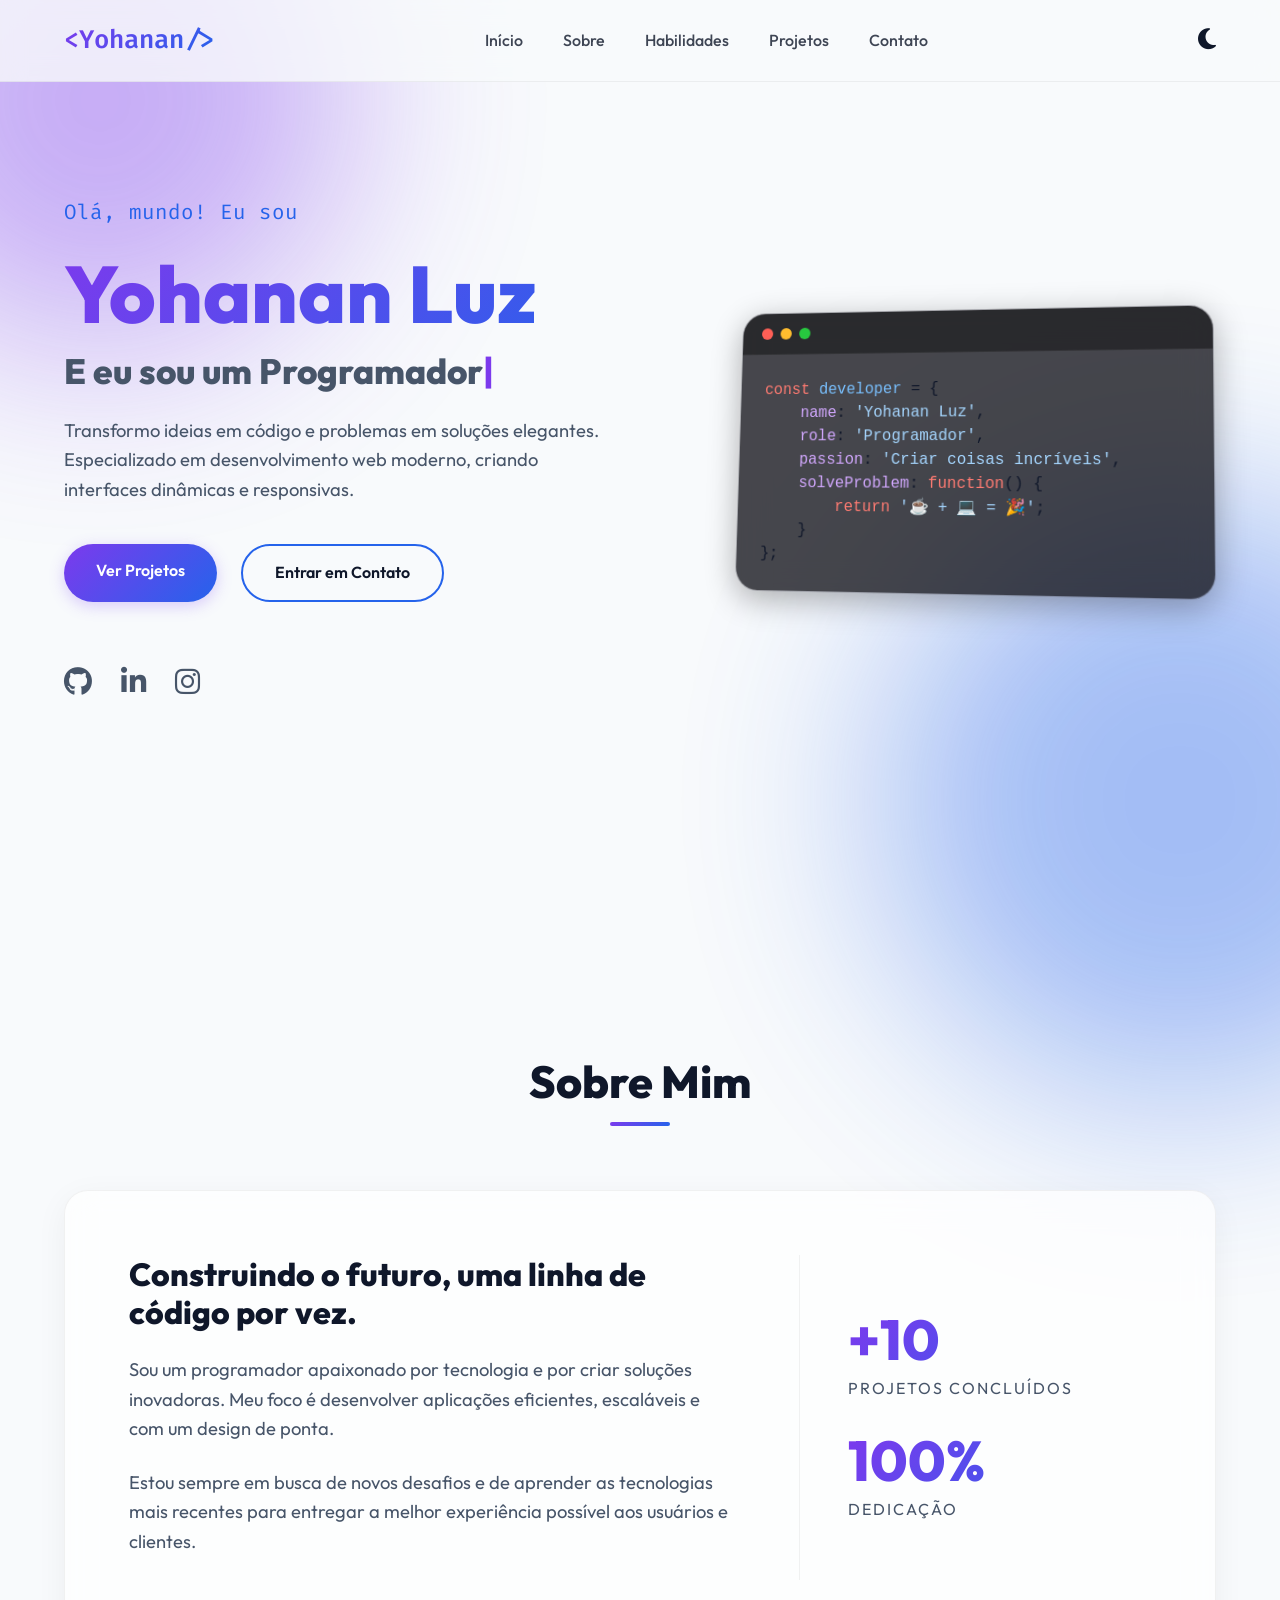
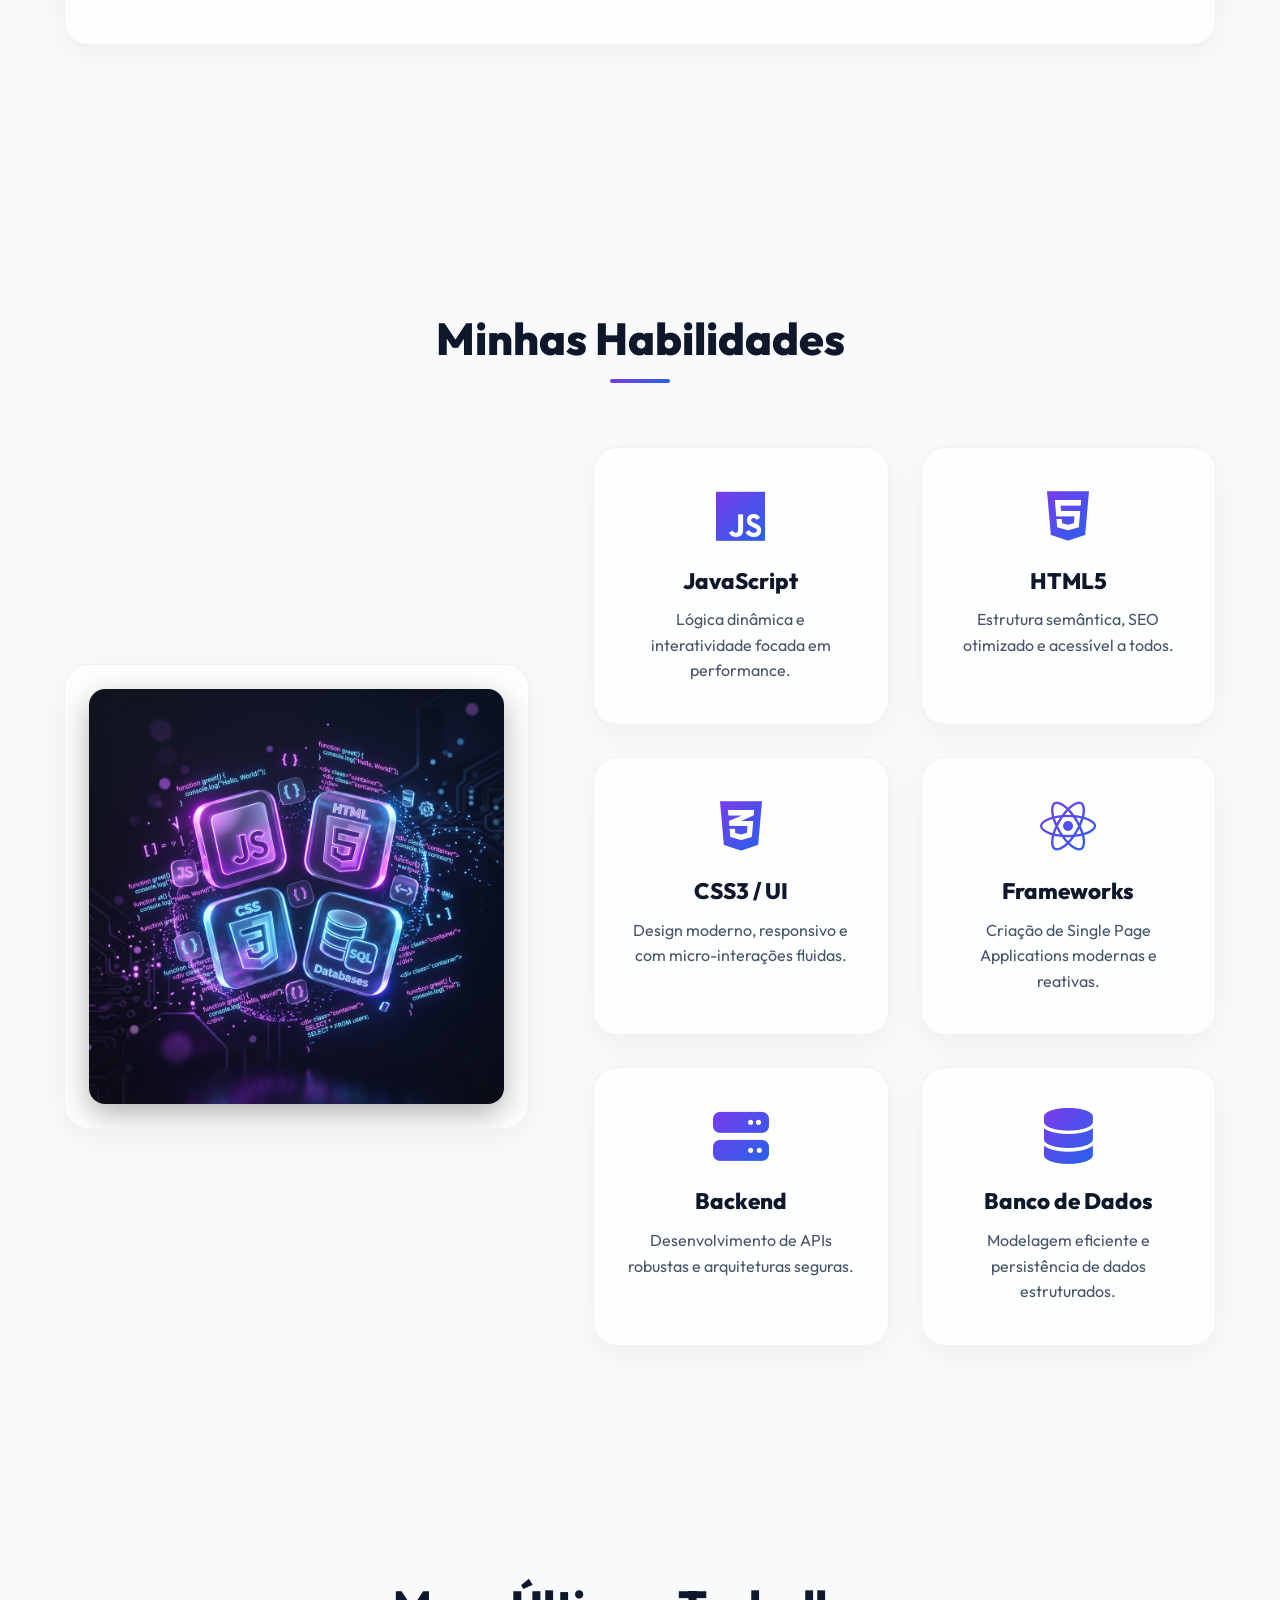
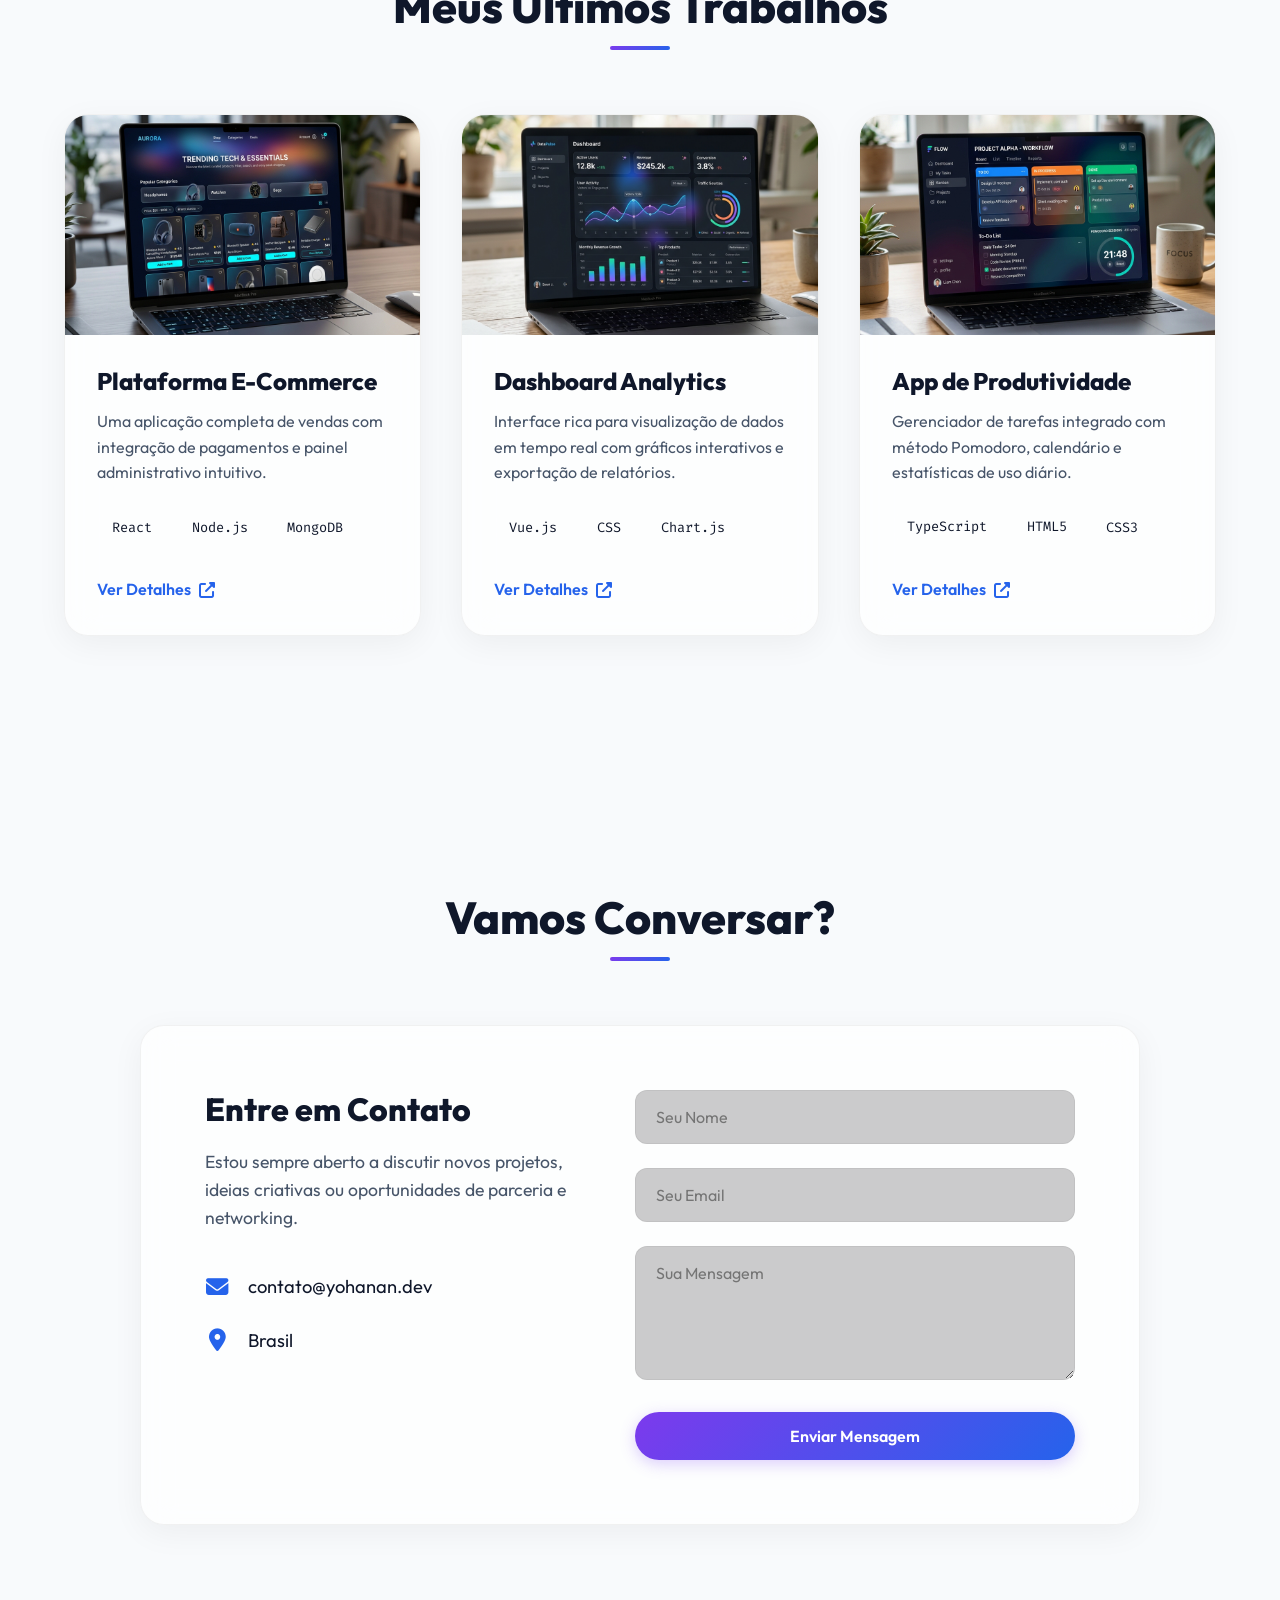
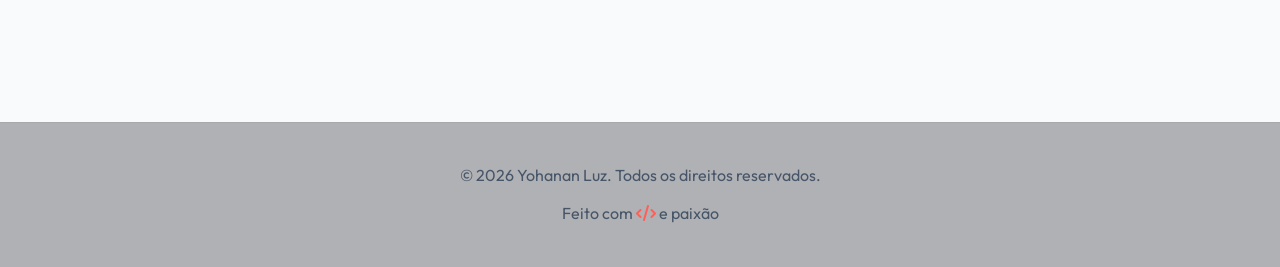
==== index.html @ 1ce33b97 "Initial commit" ====
<!DOCTYPE html>
<html lang="pt-BR">

<head>
    <meta charset="UTF-8">
    <meta name="viewport" content="width=device-width, initial-scale=1.0">
    <title>Yohanan Luz | Programador</title>
    <meta name="description"
        content="Portfólio de Yohanan Luz, Programador focado em criar experiências web incríveis.">
    <link rel="stylesheet" href="style.css">
    <!-- Google Fonts -->
    <link rel="preconnect" href="https://fonts.googleapis.com">
    <link rel="preconnect" href="https://fonts.gstatic.com" crossorigin>
    <link
        href="https://fonts.googleapis.com/css2?family=Outfit:wght@300;400;600;800&family=Fira+Code:wght@400;500&display=swap"
        rel="stylesheet">
    <!-- Font Awesome -->
    <link rel="stylesheet" href="https://cdnjs.cloudflare.com/ajax/libs/font-awesome/6.4.0/css/all.min.css">
</head>

<body>
    <!-- Background Elements -->
    <div class="bg-shape shape-1"></div>
    <div class="bg-shape shape-2"></div>

    <!-- Container da Seção de Navegação (Navbar) -->
    <header class="navbar">
        <div class="logo">
            <span class="logo-text">&lt;Yohanan/&gt;</span>
        </div>
        <nav class="nav-links" aria-label="Navegação Principal">
            <ul>
                <li><a href="#home">Início</a></li>
                <li><a href="#about">Sobre</a></li>
                <li><a href="#skills">Habilidades</a></li>
                <li><a href="#projects">Projetos</a></li>
                <li><a href="#contact">Contato</a></li>
            </ul>
        </nav>
        <div class="nav-actions">
            <button id="theme-toggle" class="theme-toggle-btn" aria-label="Alternar Tema">
                <i class="fas fa-sun"></i>
            </button>
            <button class="mobile-menu-btn" aria-label="Menu"><i class="fas fa-bars"></i></button>
        </div>
    </header>

    <!-- Container Principal da Página -->
    <main>
        <!-- Container da Seção Início (Hero) -->
        <section id="home" class="hero">
            <div class="hero-content">
                <p class="greeting">Olá, mundo! Eu sou</p>
                <h1 class="name">Yohanan Luz</h1>
                <h2 class="title">E eu sou um <span class="typing-text"></span><span class="cursor">|</span></h2>
                <p class="description">
                    Transformo ideias em código e problemas em soluções elegantes.
                    Especializado em desenvolvimento web moderno, criando interfaces dinâmicas e responsivas.
                </p>
                <div class="hero-buttons">
                    <a href="#projects" class="btn btn-primary">Ver Projetos</a>
                    <a href="#contact" class="btn btn-secondary">Entrar em Contato</a>
                </div>
                <div class="social-links">
                    <a href="https://github.com/yohananluz" target="_blank" rel="noopener" aria-label="GitHub (abre em uma nova aba)"><i class="fab fa-github"></i></a>
                    <a href="https://linkedin.com/in/yohananluz" target="_blank" rel="noopener" aria-label="LinkedIn (abre em uma nova aba)"><i class="fab fa-linkedin-in"></i></a>
                    <a href="https://instagram.com/yohananluz" target="_blank" rel="noopener" aria-label="Instagram (abre em uma nova aba)"><i class="fab fa-instagram"></i></a>
                </div>
            </div>
            <div class="hero-image">
                <div class="profile-card glass-panel">
                    <div class="code-window">
                        <div class="window-header">
                            <span class="dot red"></span>
                            <span class="dot yellow"></span>
                            <span class="dot green"></span>
                        </div>
                        <div class="window-body">
                            <pre><code><span class="keyword">const</span> <span class="variable">developer</span> = {
    <span class="property">name</span>: <span class="string">'Yohanan Luz'</span>,
    <span class="property">role</span>: <span class="string">'Programador'</span>,
    <span class="property">passion</span>: <span class="string">'Criar coisas incríveis'</span>,
    <span class="method">solveProblem</span>: <span class="keyword">function</span>() {
        <span class="keyword">return</span> <span class="string">'☕ + 💻 = 🎉'</span>;
    }
};</code></pre>
                        </div>
                    </div>
                </div>
            </div>
        </section>

        <!-- Container da Seção Sobre Mim -->
        <section id="about" class="about">
            <div class="section-heading">
                <h2>Sobre Mim</h2>
                <div class="underline"></div>
            </div>
            <div class="about-content glass-panel">
                <div class="about-text">
                    <h3>Construindo o futuro, uma linha de código por vez.</h3>
                    <p>Sou um programador apaixonado por tecnologia e por criar soluções inovadoras. Meu foco é
                        desenvolver aplicações eficientes, escaláveis e com um design de ponta.</p>
                    <p>Estou sempre em busca de novos desafios e de aprender as tecnologias mais recentes para entregar
                        a melhor experiência possível aos usuários e clientes.</p>
                </div>
                <div class="stats">
                    <div class="stat-item">
                        <span class="stat-number">+10</span>
                        <span class="stat-label">Projetos Concluídos</span>
                    </div>
                    <div class="stat-item">
                        <span class="stat-number">100%</span>
                        <span class="stat-label">Dedicação</span>
                    </div>
                </div>
            </div>
        </section>

        <!-- Container da Seção de Habilidades -->
        <section id="skills" class="skills">
            <div class="section-heading">
                <h2>Minhas Habilidades</h2>
                <div class="underline"></div>
            </div>
            <div class="skills-content">
                <div class="skills-image-container glass-panel">
                    <img src="skills-img.jpg" alt="Ilustração de Habilidades" class="skills-img">
                </div>
                <div class="skills-grid">
                    <div class="skill-card glass-panel">
                        <i class="fab fa-js text-gradient"></i>
                        <h3>JavaScript</h3>
                        <p>Lógica dinâmica e interatividade focada em performance.</p>
                    </div>
                    <div class="skill-card glass-panel">
                        <i class="fab fa-html5 text-gradient"></i>
                        <h3>HTML5</h3>
                        <p>Estrutura semântica, SEO otimizado e acessível a todos.</p>
                    </div>
                    <div class="skill-card glass-panel">
                        <i class="fab fa-css3-alt text-gradient"></i>
                        <h3>CSS3 / UI</h3>
                        <p>Design moderno, responsivo e com micro-interações fluidas.</p>
                    </div>
                    <div class="skill-card glass-panel">
                        <i class="fab fa-react text-gradient"></i>
                        <h3>Frameworks</h3>
                        <p>Criação de Single Page Applications modernas e reativas.</p>
                    </div>
                    <div class="skill-card glass-panel">
                        <i class="fas fa-server text-gradient"></i>
                        <h3>Backend</h3>
                        <p>Desenvolvimento de APIs robustas e arquiteturas seguras.</p>
                    </div>
                    <div class="skill-card glass-panel">
                        <i class="fas fa-database text-gradient"></i>
                        <h3>Banco de Dados</h3>
                        <p>Modelagem eficiente e persistência de dados estruturados.</p>
                    </div>
                </div>
            </div>
        </section>

        <!-- Container da Seção Últimos Trabalhos (Projetos) -->
        <section id="projects" class="projects">
            <div class="section-heading">
                <h2>Meus Últimos Trabalhos</h2>
                <div class="underline"></div>
            </div>
            <div class="projects-grid">
                <div class="project-card glass-panel">
                    <div class="project-image" role="img" aria-label="Mockup do projeto E-Commerce" style="background-image: url('ecommerce-mockup.jpg')"></div>
                    <div class="project-info">
                        <h3>Plataforma E-Commerce</h3>
                        <p>Uma aplicação completa de vendas com integração de pagamentos e painel administrativo
                            intuitivo.</p>
                        <div class="project-tags">
                            <span>React</span>
                            <span>Node.js</span>
                            <span>MongoDB</span>
                        </div>
                        <a href="#" class="project-link">Ver Detalhes <i class="fas fa-external-link-alt"></i></a>
                    </div>
                </div>
                <div class="project-card glass-panel">
                    <div class="project-image" role="img" aria-label="Mockup do projeto Dashboard Analytics" style="background-image: url('dashboard-mockup.jpg')"></div>
                    <div class="project-info">
                        <h3>Dashboard Analytics</h3>
                        <p>Interface rica para visualização de dados em tempo real com gráficos interativos e exportação
                            de relatórios.</p>
                        <div class="project-tags">
                            <span>Vue.js</span>
                            <span>CSS</span>
                            <span>Chart.js</span>
                        </div>
                        <a href="#" class="project-link">Ver Detalhes <i class="fas fa-external-link-alt"></i></a>
                    </div>
                </div>
                <div class="project-card glass-panel">
                    <div class="project-image" role="img" aria-label="Mockup do projeto App de Produtividade" style="background-image: url('productivity-mockup.jpg')"></div>
                    <div class="project-info">
                        <h3>App de Produtividade</h3>
                        <p>Gerenciador de tarefas integrado com método Pomodoro, calendário e estatísticas de uso
                            diário.</p>
                        <div class="project-tags">
                            <span>TypeScript</span>
                            <span>HTML5</span>
                            <span>CSS3</span>
                        </div>
                        <a href="#" class="project-link">Ver Detalhes <i class="fas fa-external-link-alt"></i></a>
                    </div>
                </div>
            </div>
        </section>

        <!-- Container da Seção de Contato -->
        <section id="contact" class="contact">
            <div class="section-heading">
                <h2>Vamos Conversar?</h2>
                <div class="underline"></div>
            </div>
            <div class="contact-container glass-panel">
                <div class="contact-info">
                    <h3>Entre em Contato</h3>
                    <p>Estou sempre aberto a discutir novos projetos, ideias criativas ou oportunidades de parceria e
                        networking.</p>
                    <div class="contact-details">
                        <div class="contact-item">
                            <i class="fas fa-envelope"></i>
                            <span>contato@yohanan.dev</span>
                        </div>
                        <div class="contact-item">
                            <i class="fas fa-map-marker-alt"></i>
                            <span>Brasil</span>
                        </div>
                    </div>
                </div>
                <form class="contact-form">
                    <div class="form-group">
                        <label for="form-nome" class="sr-only">Seu Nome</label>
                        <input type="text" id="form-nome" name="nome" placeholder="Seu Nome" required>
                    </div>
                    <div class="form-group">
                        <label for="form-email" class="sr-only">Seu Email</label>
                        <input type="email" id="form-email" name="email" placeholder="Seu Email" required>
                    </div>
                    <div class="form-group">
                        <label for="form-mensagem" class="sr-only">Sua Mensagem</label>
                        <textarea id="form-mensagem" name="mensagem" placeholder="Sua Mensagem" rows="5" required></textarea>
                    </div>
                    <button type="submit" class="btn btn-primary w-100">Enviar Mensagem</button>
                </form>
            </div>
        </section>
    </main>

    <!-- Container da Seção de Rodapé (Footer) -->
    <footer>
        <p>&copy; 2026 Yohanan Luz. Todos os direitos reservados.</p>
        <p class="made-with">Feito com <i class="fas fa-code"></i> e paixão</p>
    </footer>

    <script src="script.js"></script>
</body>

</html>
---- style.css ----
/* Custom Properties & Tokens */
:root {
    --bg-dark: #0f1016;
    --bg-panel: rgba(25, 26, 35, 0.4);
    --text-primary: #ffffff;
    --text-secondary: #a0a0b0;
    --accent-1: #8b5cf6;
    /* Vibrant Purple */
    --accent-2: #3b82f6;
    /* Bright Blue */
    --accent-gradient: linear-gradient(135deg, var(--accent-1), var(--accent-2));

    --glass-border: rgba(255, 255, 255, 0.05);
    --glass-shadow: 0 8px 32px 0 rgba(0, 0, 0, 0.3);
    --glass-blur: blur(16px);
    
    --card-hover-bg: rgba(25, 26, 35, 0.7);
    --card-hover-border: rgba(255, 255, 255, 0.1);

    --font-main: 'Outfit', sans-serif;
    --font-code: 'Fira Code', monospace;

    --transition-fast: 0.2s ease;
    --transition-medium: 0.4s cubic-bezier(0.25, 0.46, 0.45, 0.94);
}

[data-theme="light"] {
    --bg-dark: #f8fafc;
    --bg-panel: rgba(255, 255, 255, 0.7);
    --text-primary: #0f172a;
    --text-secondary: #475569;
    --accent-1: #7c3aed;
    --accent-2: #2563eb;
    
    --glass-border: rgba(0, 0, 0, 0.05);
    --glass-shadow: 0 8px 32px 0 rgba(0, 0, 0, 0.05);

    --bg-navbar: rgba(248, 250, 252, 0.8);
    --bg-navbar-scrolled: rgba(248, 250, 252, 0.95);
    --input-bg: rgba(0, 0, 0, 0.03);
    --footer-bg: rgba(0, 0, 0, 0.03);
    --tag-bg: rgba(0, 0, 0, 0.05);
    --tag-border: rgba(0, 0, 0, 0.1);
    --card-hover-bg: rgba(248, 250, 252, 0.9);
    --card-hover-border: rgba(0, 0, 0, 0.1);
}

/* Reset & Base */
* {
    margin: 0;
    padding: 0;
    box-sizing: border-box;
}

html {
    scroll-behavior: smooth;
    scroll-padding-top: 80px;
}

body {
    background-color: var(--bg-dark);
    color: var(--text-primary);
    font-family: var(--font-main);
    line-height: 1.6;
    overflow-x: hidden;
    position: relative;
}

/* Background Shapes */
.bg-shape {
    position: fixed;
    border-radius: 50%;
    filter: blur(100px);
    z-index: -1;
    opacity: 0.4;
}

.shape-1 {
    width: 500px;
    height: 500px;
    background: var(--accent-1);
    top: -150px;
    left: -150px;
    animation: float 12s infinite alternate;
}

.shape-2 {
    width: 600px;
    height: 600px;
    background: var(--accent-2);
    bottom: -200px;
    right: -200px;
    animation: float 15s infinite alternate-reverse;
}

@keyframes float {
    0% {
        transform: translate(0, 0);
    }

    100% {
        transform: translate(40px, 60px);
    }
}

/* Typography */
h1,
h2,
h3,
h4 {
    font-weight: 800;
    line-height: 1.2;
}

.text-gradient {
    background: var(--accent-gradient);
    -webkit-background-clip: text;
    -webkit-text-fill-color: transparent;
    background-clip: text;
}

/* UI Components */
.glass-panel {
    background: var(--bg-panel);
    backdrop-filter: var(--glass-blur);
    -webkit-backdrop-filter: var(--glass-blur);
    border: 1px solid var(--glass-border);
    border-radius: 24px;
    box-shadow: var(--glass-shadow);
}

.btn {
    display: inline-block;
    padding: 14px 32px;
    border-radius: 30px;
    font-weight: 600;
    text-decoration: none;
    transition: var(--transition-medium);
    cursor: pointer;
    border: none;
    font-family: var(--font-main);
    font-size: 1rem;
}

.btn-primary {
    background: var(--accent-gradient);
    color: white;
    box-shadow: 0 4px 15px rgba(139, 92, 246, 0.3);
}

.btn-primary:hover {
    transform: translateY(-3px);
    box-shadow: 0 8px 25px rgba(139, 92, 246, 0.5);
}

.btn-secondary {
    background: transparent;
    color: var(--text-primary);
    border: 2px solid var(--accent-2);
}

.btn-secondary:hover {
    background: rgba(59, 130, 246, 0.1);
    transform: translateY(-3px);
}

.w-100 {
    width: 100%;
}

.section-heading {
    text-align: center;
    margin-bottom: 4rem;
}

.section-heading h2 {
    font-size: 2.8rem;
    margin-bottom: 0.8rem;
}

.underline {
    height: 4px;
    width: 60px;
    background: var(--accent-gradient);
    margin: 0 auto;
    border-radius: 2px;
}

/* Navigation */
.navbar {
    position: fixed;
    top: 0;
    left: 0;
    width: 100%;
    padding: 20px 5%;
    display: flex;
    justify-content: space-between;
    align-items: center;
    z-index: 1000;
    background: rgba(15, 16, 22, 0.7);
    backdrop-filter: blur(12px);
    -webkit-backdrop-filter: blur(12px);
    border-bottom: 1px solid var(--glass-border);
    transition: all 0.3s ease;
}

.logo-text {
    font-family: var(--font-code);
    font-size: 1.6rem;
    font-weight: 600;
    color: var(--text-primary);
    background: var(--accent-gradient);
    -webkit-background-clip: text;
    -webkit-text-fill-color: transparent;
}

.nav-links ul {
    display: flex;
    gap: 2.5rem;
    list-style: none;
    margin: 0;
    padding: 0;
}

.nav-links a {
    color: var(--text-primary);
    text-decoration: none;
    font-weight: 500;
    transition: var(--transition-fast);
    position: relative;
    opacity: 0.8;
}

.nav-links a:hover,
.nav-links a.active {
    opacity: 1;
    color: var(--accent-2);
}

.nav-actions {
    display: flex;
    align-items: center;
    gap: 1rem;
}

.theme-toggle-btn {
    background: none;
    border: none;
    color: var(--text-primary);
    font-size: 1.5rem;
    cursor: pointer;
    transition: var(--transition-fast);
}

.theme-toggle-btn:hover {
    color: var(--accent-2);
    transform: scale(1.1);
}

.mobile-menu-btn {
    display: none;
    background: none;
    border: none;
    color: white;
    font-size: 1.5rem;
    cursor: pointer;
}

/* Sections */
section {
    padding: 7rem 5%;
    min-height: 100vh;
    display: flex;
    flex-direction: column;
    justify-content: center;
}

/* Hero Section */
.hero {
    flex-direction: row;
    align-items: center;
    justify-content: space-between;
    gap: 4rem;
}

.hero-content {
    flex: 1.2;
}

.greeting {
    color: var(--accent-2);
    font-size: 1.3rem;
    font-family: var(--font-code);
    margin-bottom: 1rem;
    letter-spacing: 1px;
}

.name {
    font-size: 5rem;
    background: var(--accent-gradient);
    -webkit-background-clip: text;
    -webkit-text-fill-color: transparent;
    margin-bottom: 0.5rem;
}

.title {
    font-size: 2.2rem;
    color: var(--text-secondary);
    margin-bottom: 1.5rem;
}

.cursor {
    animation: blink 1s infinite;
    color: var(--accent-1);
}

@keyframes blink {

    0%,
    100% {
        opacity: 1;
    }

    50% {
        opacity: 0;
    }
}

.description {
    font-size: 1.15rem;
    color: var(--text-secondary);
    margin-bottom: 2.5rem;
    max-width: 550px;
}

.hero-buttons {
    display: flex;
    gap: 1.5rem;
    margin-bottom: 3.5rem;
}

.social-links {
    display: flex;
    gap: 1.8rem;
}

.social-links a {
    color: var(--text-secondary);
    font-size: 1.8rem;
    transition: var(--transition-fast);
}

.social-links a:hover {
    color: var(--accent-2);
    transform: translateY(-4px);
}

.hero-image {
    flex: 1;
    display: flex;
    justify-content: center;
}

.profile-card {
    /* Mantém a janela de mockups sempre no estilo Dark Mode */
    --bg-panel: rgba(25, 26, 35, 0.4);
    --glass-border: rgba(255, 255, 255, 0.05);
    --glass-shadow: 0 8px 32px 0 rgba(0, 0, 0, 0.3);

    width: 100%;
    max-width: 480px;
    padding: 0;
    overflow: hidden;
    transform: perspective(1000px) rotateY(-8deg) rotateX(5deg);
    transition: var(--transition-medium);
}

.profile-card:hover {
    transform: perspective(1000px) rotateY(0deg) rotateX(0deg);
}

.code-window {
    background: rgba(10, 10, 15, 0.6);
}

.window-header {
    display: flex;
    gap: 8px;
    padding: 15px 20px;
    background: rgba(0, 0, 0, 0.4);
    border-bottom: 1px solid rgba(255, 255, 255, 0.05);
}

.dot {
    width: 12px;
    height: 12px;
    border-radius: 50%;
}

.dot.red {
    background: #ff5f56;
}

.dot.yellow {
    background: #ffbd2e;
}

.dot.green {
    background: #27c93f;
}

.window-body {
    padding: 25px;
    font-family: var(--font-code);
    font-size: 1rem;
    overflow-x: auto;
}

.window-body pre {
    margin: 0;
    line-height: 1.5;
}

.keyword {
    color: #ff7b72;
}

.variable {
    color: #79c0ff;
}

.property {
    color: #d2a8ff;
}

.string {
    color: #a5d6ff;
}

.method {
    color: #d2a8ff;
}

/* About Section */
.about-content {
    display: flex;
    gap: 4rem;
    padding: 4rem;
}

.about-text {
    flex: 2;
}

.about-text h3 {
    font-size: 2rem;
    margin-bottom: 1.5rem;
    color: var(--text-primary);
}

.about-text p {
    color: var(--text-secondary);
    margin-bottom: 1.5rem;
    font-size: 1.15rem;
}

.stats {
    flex: 1;
    display: flex;
    flex-direction: column;
    gap: 2rem;
    justify-content: center;
    border-left: 1px solid var(--glass-border);
    padding-left: 3rem;
}

.stat-item {
    text-align: left;
}

.stat-number {
    display: block;
    font-size: 3.5rem;
    font-weight: 800;
    background: var(--accent-gradient);
    -webkit-background-clip: text;
    -webkit-text-fill-color: transparent;
    line-height: 1;
    margin-bottom: 0.5rem;
}

.stat-label {
    color: var(--text-secondary);
    font-size: 1rem;
    text-transform: uppercase;
    letter-spacing: 2px;
}

/* Skills Section */
.skills-content {
    display: flex;
    gap: 4rem;
    align-items: center;
}

.skills-image-container {
    flex: 1;
    overflow: hidden;
    padding: 1.5rem;
    display: flex;
    justify-content: center;
    align-items: center;
}

.skills-img {
    width: 100%;
    height: auto;
    border-radius: 16px;
    object-fit: cover;
    transition: var(--transition-medium);
    box-shadow: 0 10px 30px rgba(0,0,0,0.3);
}

.skills-image-container:hover .skills-img {
    transform: scale(1.05);
}

.skills-grid {
    flex: 1.5;
    display: grid;
    grid-template-columns: repeat(auto-fit, minmax(280px, 1fr));
    gap: 2rem;
}

.skill-card {
    padding: 2.5rem 2rem;
    text-align: center;
    transition: var(--transition-medium);
}

.skill-card:hover {
    transform: translateY(-10px);
    background: var(--card-hover-bg);
    border-color: var(--card-hover-border);
}

.skill-card i {
    font-size: 3.5rem;
    margin-bottom: 1.5rem;
}

.skill-card h3 {
    font-size: 1.4rem;
    margin-bottom: 0.8rem;
}

.skill-card p {
    color: var(--text-secondary);
    font-size: 1rem;
}

/* Projects Section */
.projects-grid {
    display: grid;
    grid-template-columns: repeat(auto-fit, minmax(320px, 1fr));
    gap: 2.5rem;
}

.project-card {
    overflow: hidden;
    transition: var(--transition-medium);
    display: flex;
    flex-direction: column;
}

.project-card:hover {
    transform: translateY(-10px);
    box-shadow: 0 15px 40px rgba(0, 0, 0, 0.4);
}

.project-image {
    height: 220px;
    width: 100%;
    background-size: cover;
    background-position: center;
}

.project-info {
    padding: 2rem;
    display: flex;
    flex-direction: column;
    flex: 1;
}

.project-info h3 {
    font-size: 1.5rem;
    margin-bottom: 0.8rem;
}

.project-info p {
    color: var(--text-secondary);
    font-size: 1rem;
    margin-bottom: 1.5rem;
    flex: 1;
}

.project-tags {
    display: flex;
    flex-wrap: wrap;
    gap: 0.6rem;
    margin-bottom: 2rem;
}

.project-tags span {
    font-size: 0.85rem;
    padding: 6px 14px;
    background: rgba(255, 255, 255, 0.05);
    border: 1px solid rgba(255, 255, 255, 0.1);
    border-radius: 20px;
    font-family: var(--font-code);
    color: var(--text-primary);
}

.project-link {
    color: var(--accent-2);
    text-decoration: none;
    font-weight: 600;
    display: flex;
    align-items: center;
    gap: 0.5rem;
    transition: var(--transition-fast);
    align-self: flex-start;
}

.project-link:hover {
    color: var(--accent-1);
    gap: 0.8rem;
}

/* Contact Section */
.contact-container {
    display: flex;
    gap: 4rem;
    padding: 4rem;
    max-width: 1000px;
    margin: 0 auto;
    width: 100%;
}

.contact-info {
    flex: 1;
}

.contact-info h3 {
    font-size: 2rem;
    margin-bottom: 1.2rem;
}

.contact-info p {
    color: var(--text-secondary);
    margin-bottom: 2.5rem;
    font-size: 1.1rem;
}

.contact-details {
    display: flex;
    flex-direction: column;
    gap: 1.5rem;
}

.contact-item {
    display: flex;
    align-items: center;
    gap: 1.2rem;
    font-size: 1.15rem;
}

.contact-item i {
    color: var(--accent-2);
    font-size: 1.4rem;
    width: 24px;
    text-align: center;
}

.contact-form {
    flex: 1.2;
    display: flex;
    flex-direction: column;
    gap: 1.5rem;
}

.form-group input,
.form-group textarea {
    width: 100%;
    padding: 16px 20px;
    background: rgba(0, 0, 0, 0.2);
    border: 1px solid var(--glass-border);
    border-radius: 12px;
    color: var(--text-primary);
    font-family: var(--font-main);
    font-size: 1rem;
    transition: var(--transition-fast);
}

.form-group input:focus,
.form-group textarea:focus {
    outline: none;
    border-color: var(--accent-2);
    background: rgba(0, 0, 0, 0.4);
    box-shadow: 0 0 0 4px rgba(59, 130, 246, 0.1);
}

/* Footer */
footer {
    text-align: center;
    padding: 2.5rem;
    border-top: 1px solid var(--glass-border);
    margin-top: 4rem;
    background: rgba(10, 10, 15, 0.3);
}

footer p {
    color: var(--text-secondary);
    font-size: 1rem;
}

.made-with {
    margin-top: 0.8rem;
}

.made-with i {
    color: #ff5f56;
}

/* Responsive Design */
@media (max-width: 1024px) {
    .hero {
        flex-direction: column;
        text-align: center;
    }

    .description {
        margin: 0 auto 2.5rem;
    }

    .hero-buttons {
        justify-content: center;
    }

    .social-links {
        justify-content: center;
    }

    .profile-card {
        transform: none;
    }

    .about-content {
        flex-direction: column;
        padding: 3rem;
    }

    .skills-content {
        flex-direction: column;
    }

    .stats {
        flex-direction: row;
        border-left: none;
        border-top: 1px solid var(--glass-border);
        padding-left: 0;
        padding-top: 2rem;
        justify-content: space-around;
    }

    .stat-item {
        text-align: center;
    }

    .contact-container {
        flex-direction: column;
        padding: 3rem;
    }
}

@media (max-width: 768px) {
    .nav-links {
        display: none;
        /* Em um projeto real, aqui iria um menu mobile */
    }

    .mobile-menu-btn {
        display: block;
    }

    .name {
        font-size: 3.5rem;
    }

    .title {
        font-size: 1.6rem;
    }

    section {
        padding: 6rem 5%;
    }

    .stats {
        flex-direction: column;
        align-items: center;
    }
}

/* Accessibility Utilities */
.sr-only {
    position: absolute;
    width: 1px;
    height: 1px;
    padding: 0;
    margin: -1px;
    overflow: hidden;
    clip: rect(0, 0, 0, 0);
    white-space: nowrap;
    border-width: 0;
}
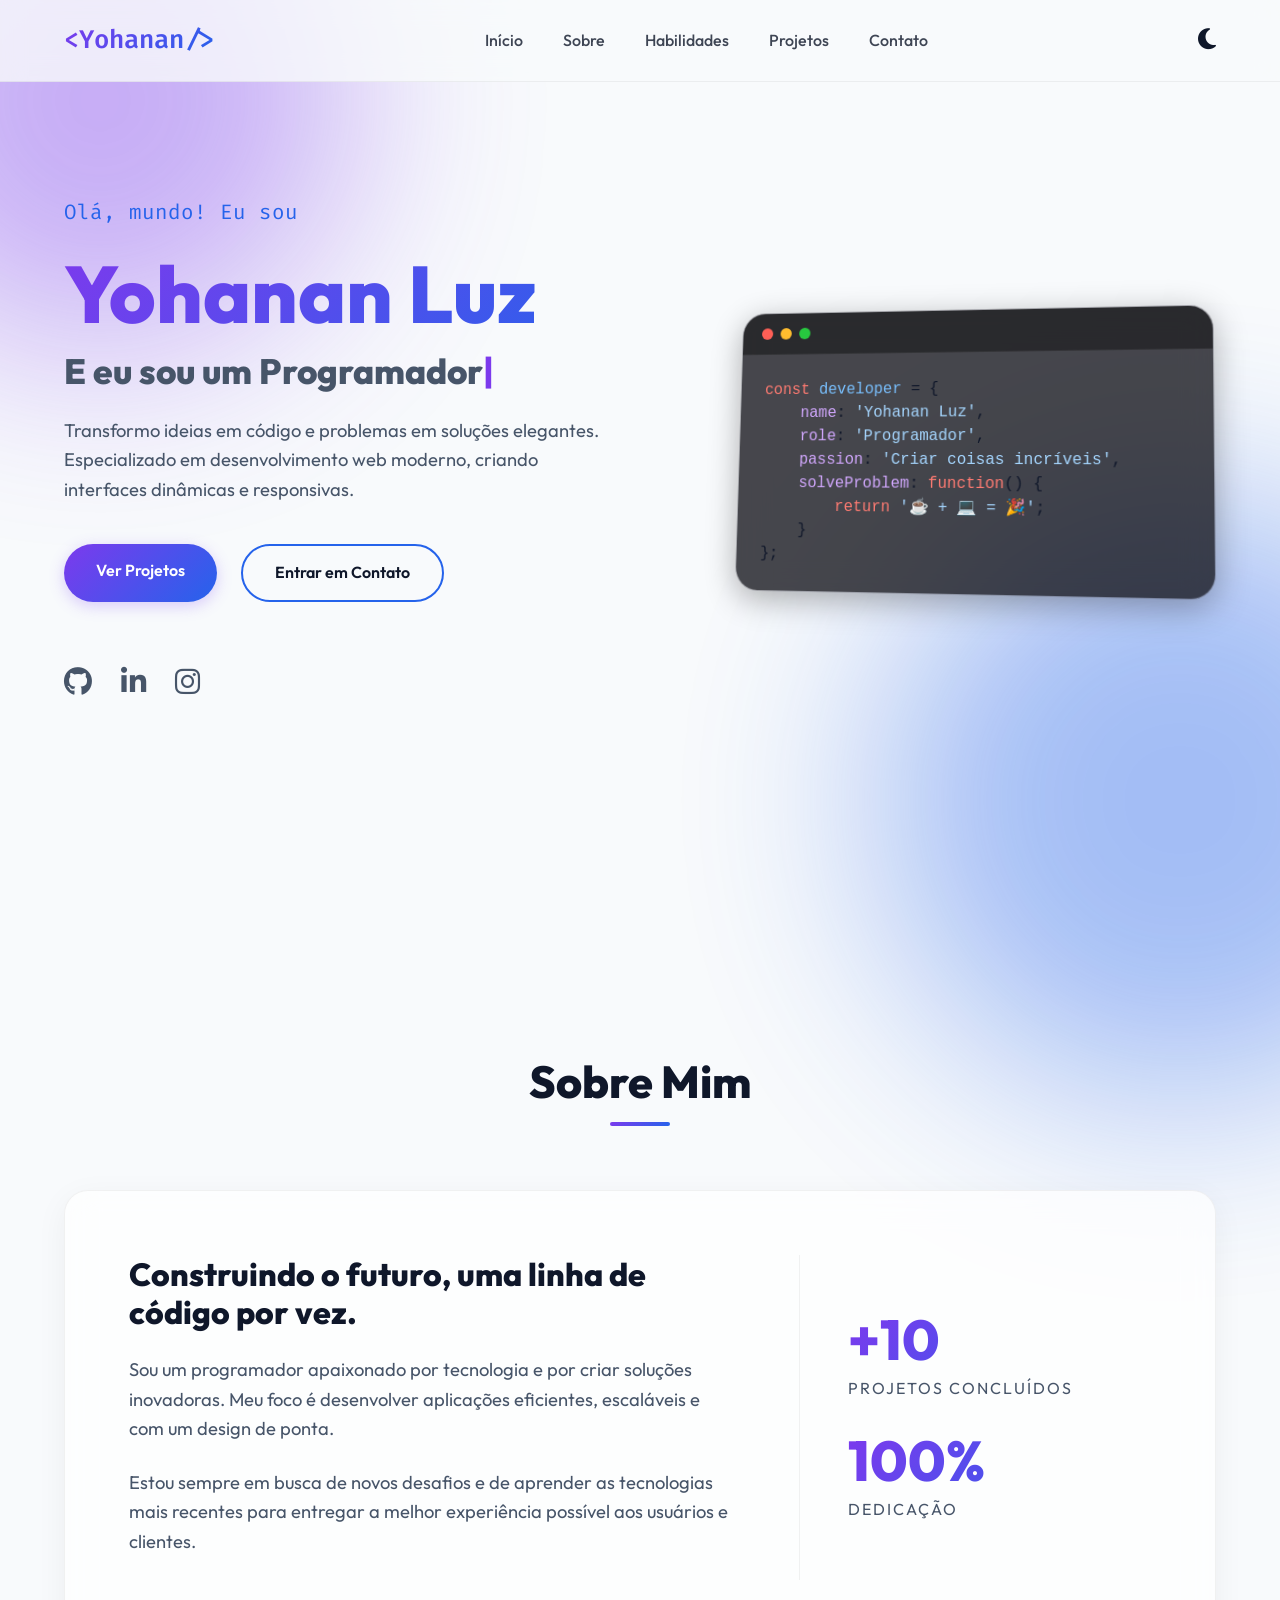
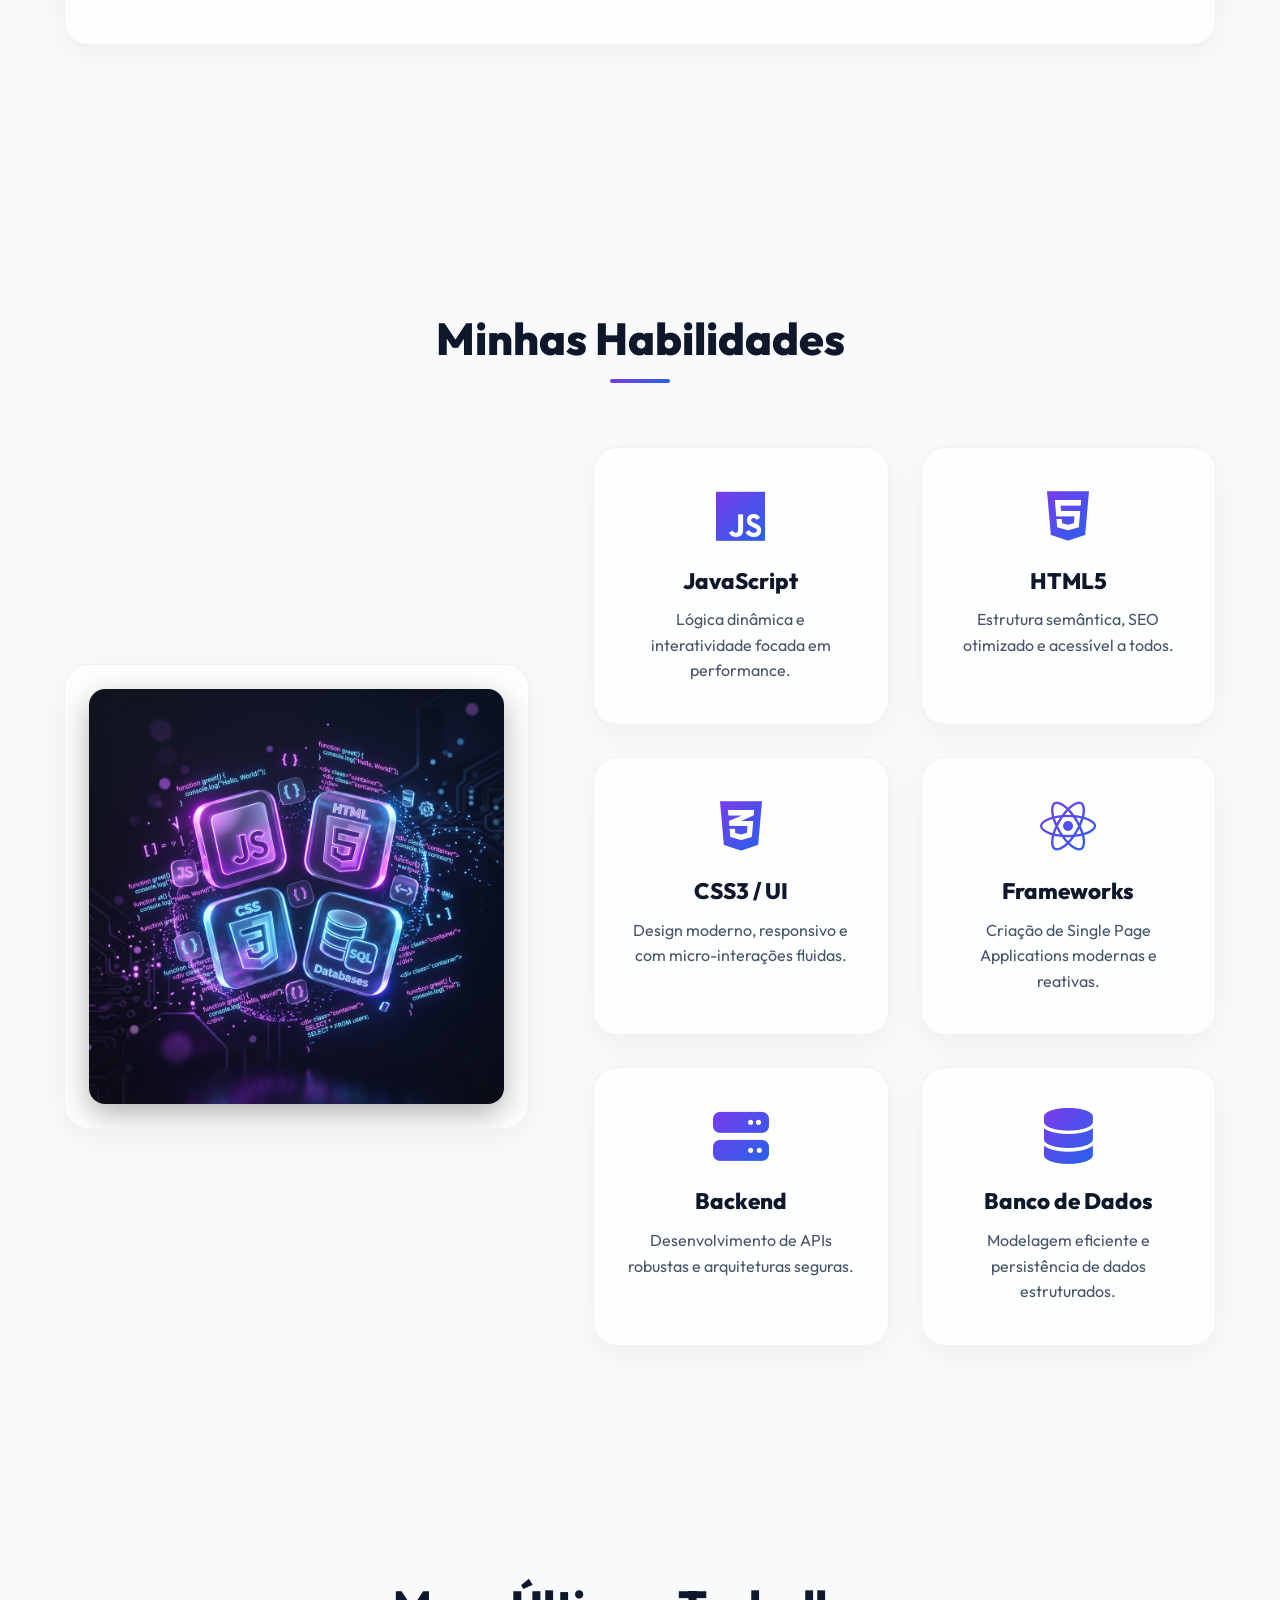
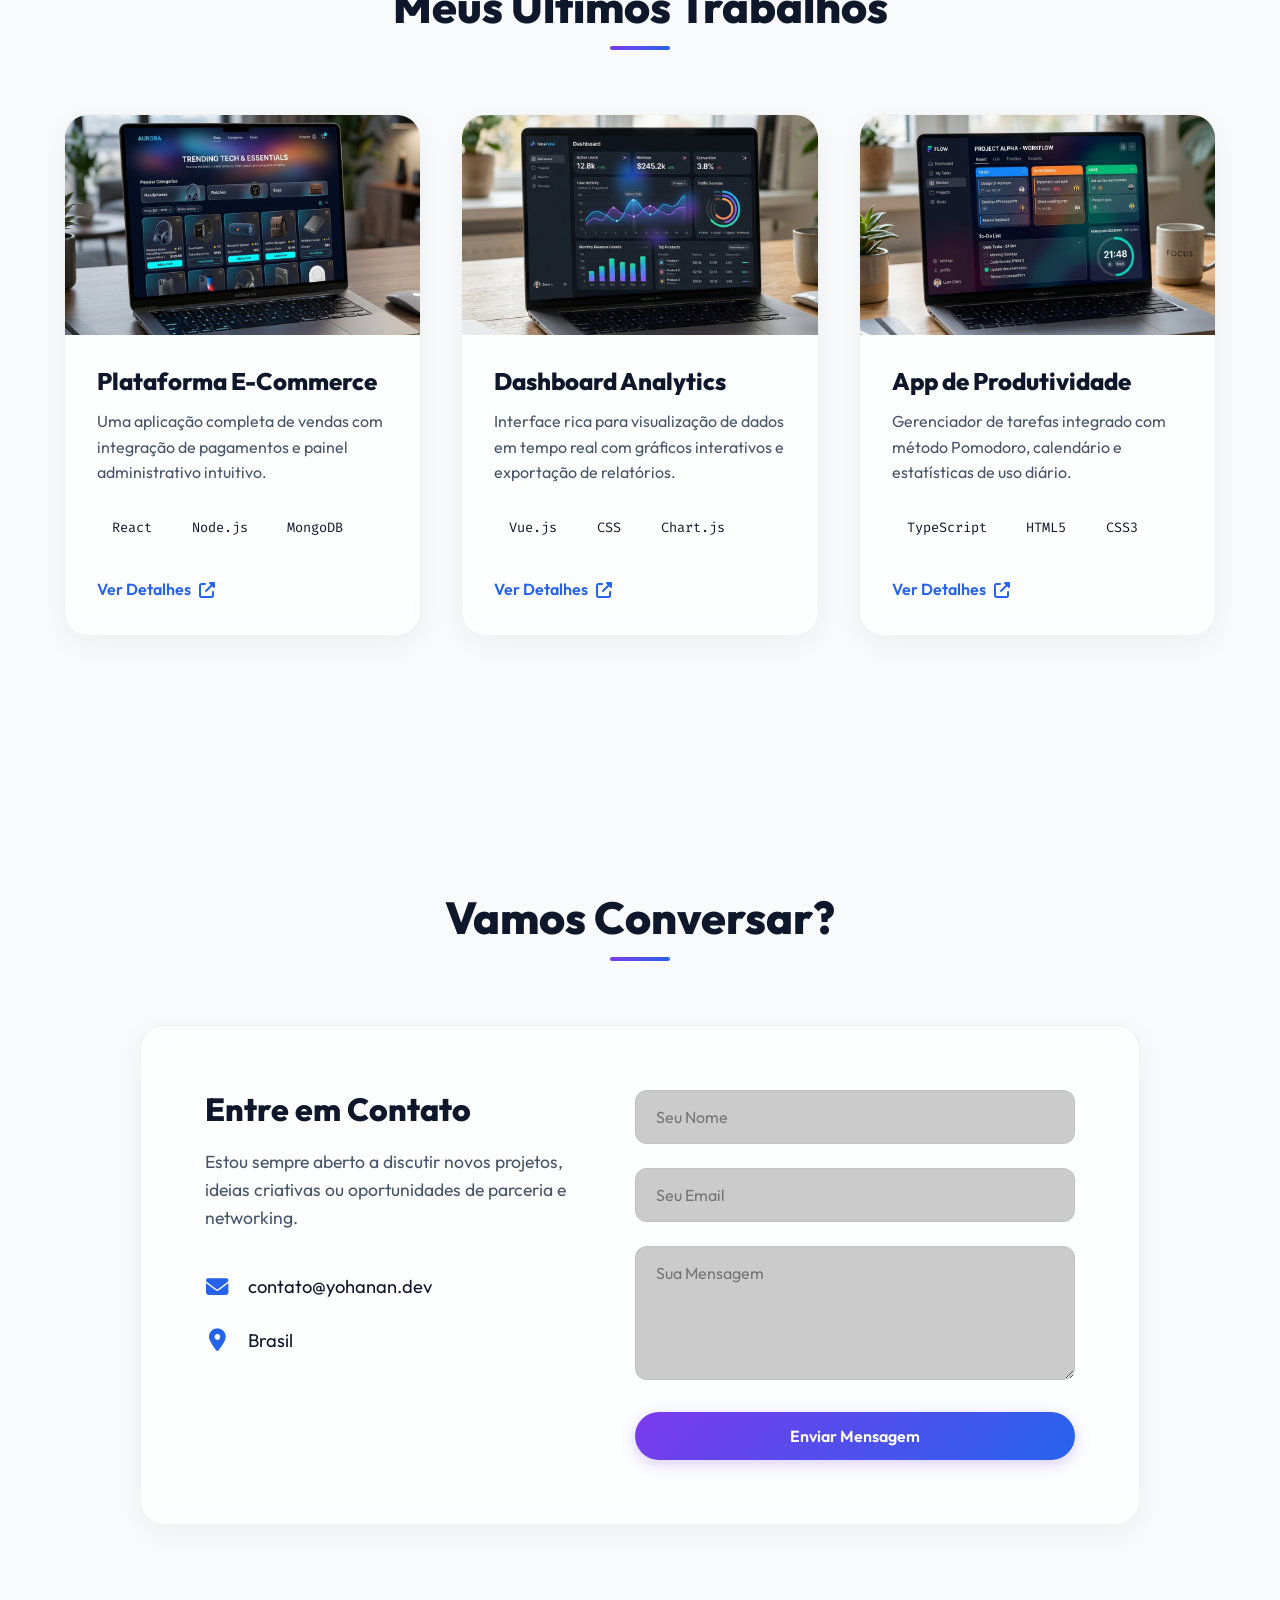
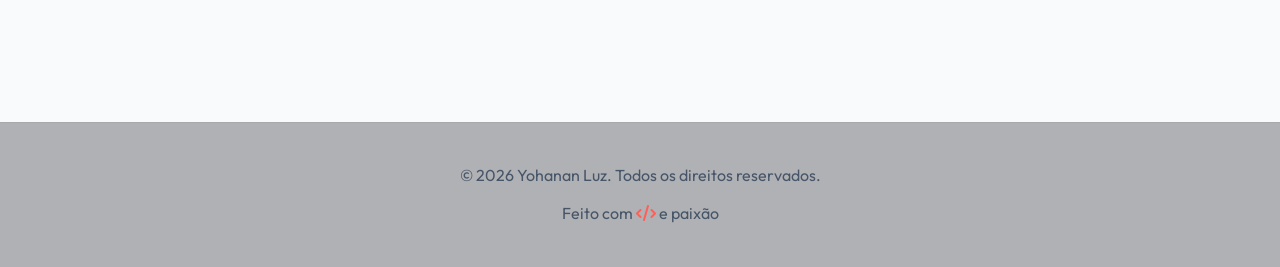
==== commit fe350ffd: "feat: implementação da página de contato, refatoração JS e correções CSS" ====
--- a/index.html
+++ b/index.html
@@ -34,7 +34,7 @@
                 <li><a href="#about">Sobre</a></li>
                 <li><a href="#skills">Habilidades</a></li>
                 <li><a href="#projects">Projetos</a></li>
-                <li><a href="#contact">Contato</a></li>
+                <li><a href="contato.html">Contato</a></li>
             </ul>
         </nav>
         <div class="nav-actions">
@@ -59,7 +59,7 @@
                 </p>
                 <div class="hero-buttons">
                     <a href="#projects" class="btn btn-primary">Ver Projetos</a>
-                    <a href="#contact" class="btn btn-secondary">Entrar em Contato</a>
+                    <a href="contato.html" class="btn btn-secondary">Entrar em Contato</a>
                 </div>
                 <div class="social-links">
                     <a href="https://github.com/yohananluz" target="_blank" rel="noopener" aria-label="GitHub (abre em uma nova aba)"><i class="fab fa-github"></i></a>
@@ -125,7 +125,7 @@
             </div>
             <div class="skills-content">
                 <div class="skills-image-container glass-panel">
-                    <img src="skills-img.jpg" alt="Ilustração de Habilidades" class="skills-img">
+                    <img src="assets/images/skills-img.jpg" alt="Ilustração de Habilidades" class="skills-img">
                 </div>
                 <div class="skills-grid">
                     <div class="skill-card glass-panel">
@@ -170,7 +170,7 @@
             </div>
             <div class="projects-grid">
                 <div class="project-card glass-panel">
-                    <div class="project-image" role="img" aria-label="Mockup do projeto E-Commerce" style="background-image: url('ecommerce-mockup.jpg')"></div>
+                    <div class="project-image" role="img" aria-label="Mockup do projeto E-Commerce" style="background-image: url('assets/images/ecommerce-mockup.jpg')"></div>
                     <div class="project-info">
                         <h3>Plataforma E-Commerce</h3>
                         <p>Uma aplicação completa de vendas com integração de pagamentos e painel administrativo
@@ -184,7 +184,7 @@
                     </div>
                 </div>
                 <div class="project-card glass-panel">
-                    <div class="project-image" role="img" aria-label="Mockup do projeto Dashboard Analytics" style="background-image: url('dashboard-mockup.jpg')"></div>
+                    <div class="project-image" role="img" aria-label="Mockup do projeto Dashboard Analytics" style="background-image: url('assets/images/dashboard-mockup.jpg')"></div>
                     <div class="project-info">
                         <h3>Dashboard Analytics</h3>
                         <p>Interface rica para visualização de dados em tempo real com gráficos interativos e exportação
@@ -198,7 +198,7 @@
                     </div>
                 </div>
                 <div class="project-card glass-panel">
-                    <div class="project-image" role="img" aria-label="Mockup do projeto App de Produtividade" style="background-image: url('productivity-mockup.jpg')"></div>
+                    <div class="project-image" role="img" aria-label="Mockup do projeto App de Produtividade" style="background-image: url('assets/images/productivity-mockup.jpg')"></div>
                     <div class="project-info">
                         <h3>App de Produtividade</h3>
                         <p>Gerenciador de tarefas integrado com método Pomodoro, calendário e estatísticas de uso
--- a/style.css
+++ b/style.css
@@ -210,6 +210,7 @@
     font-weight: 600;
     color: var(--text-primary);
     background: var(--accent-gradient);
+    background-clip: text;
     -webkit-background-clip: text;
     -webkit-text-fill-color: transparent;
 }
@@ -298,6 +299,7 @@
 .name {
     font-size: 5rem;
     background: var(--accent-gradient);
+    background-clip: text;
     -webkit-background-clip: text;
     -webkit-text-fill-color: transparent;
     margin-bottom: 0.5rem;
@@ -483,6 +485,7 @@
     font-size: 3.5rem;
     font-weight: 800;
     background: var(--accent-gradient);
+    background-clip: text;
     -webkit-background-clip: text;
     -webkit-text-fill-color: transparent;
     line-height: 1;
